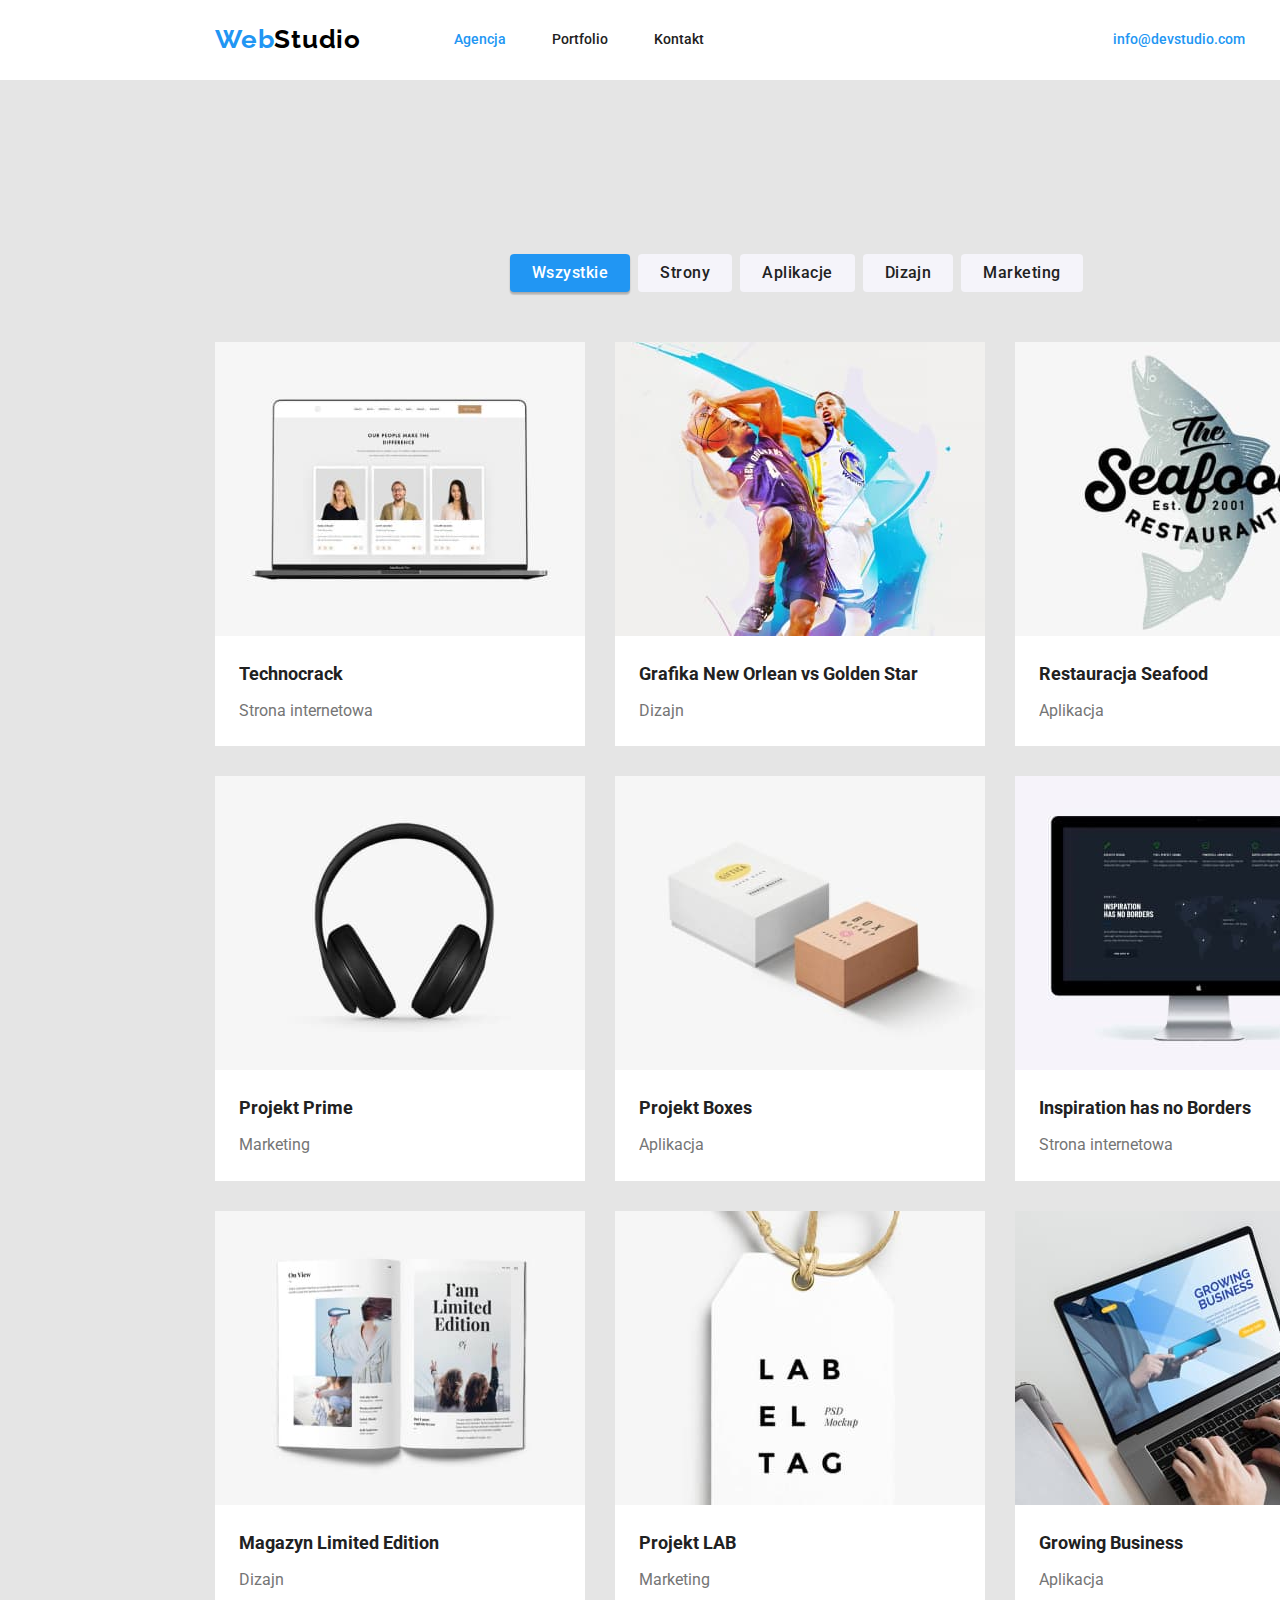
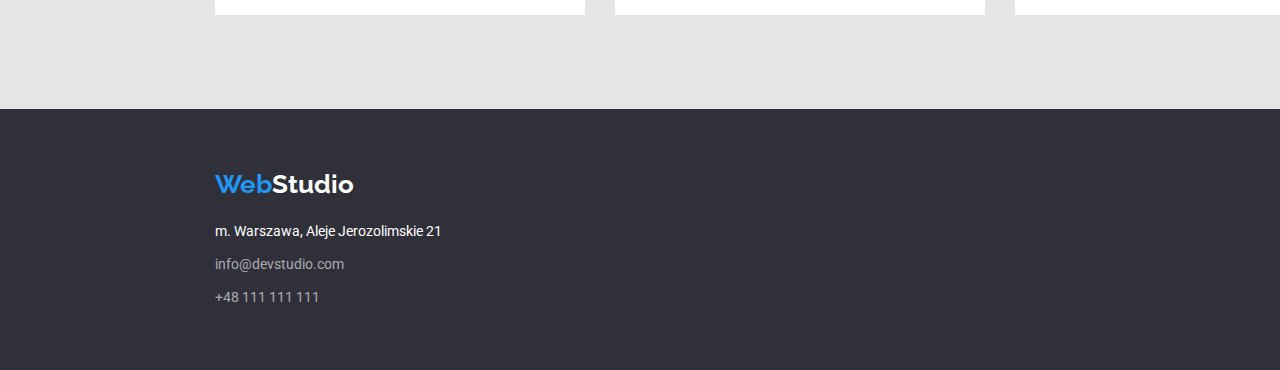
==== portfolio.html @ 22f25082 "Homework 3" ====
<!DOCTYPE html>
<html lang="pl">
  <head>
    <meta charset="UTF-8" />
    <meta http-equiv="X-UA-Compatible" content="IE=edge" />
    <meta name="viewport" content="width=device-width, initial-scale=1.0" />
    <title>Portfolio</title>
    <link rel="preconnect" href="https://fonts.googleapis.com" />
    <link rel="preconnect" href="https://fonts.gstatic.com" crossorigin />
    <link
      href="https://fonts.googleapis.com/css2?family=Raleway:wght@700&family=Roboto:wght@400;500;700;900&display=swap"
      rel="stylesheet"
    />
    <link rel="stylesheet" href="./css/modern-normalize.min.css" />
    <link rel="stylesheet" href="./css/styles.css" />
  </head>
  <body>
    <header class="beginning">
      <div class="container header">
        <nav class="subpages">
          <ul class="navigation">
            <li class="navigation main-page">
              <a class="link" href="./index.html"
                ><span class="logo">Web</span>Studio</a
              >
            </li>
            <li class="navigation subpage-agency">
              <a class="link" href="./agencja">Agencja</a>
            </li>
            <li class="navigation subpage-portfolio">
              <a class="link" href="./portfolio.html">Portfolio</a>
            </li>
            <li class="navigation subpage-contact">
              <a class="link" href="./kontakt">Kontakt</a>
            </li>
          </ul>
        </nav>
        <ul class="contact">
          <li class="contact-mail">
            <a class="link" href="mailto:info@devstudio.com"
              >info@devstudio.com</a
            >
          </li>
          <li class="contact-phone">
            <a class="link" href="tel:+48111111111">+48 111 111 111</a>
          </li>
        </ul>
      </div>
    </header>
    <main class="portfolio-content">
      <div class="buttons">
        <div class="container">
          <ul class="portfolio-branch">
            <li>
              <button class="branch-item all-branch" type="button">
                Wszystkie
              </button>
            </li>
            <li><button class="branch-item" type="button">Strony</button></li>
            <li>
              <button class="branch-item" type="button">Aplikacje</button>
            </li>
            <li><button class="branch-item" type="button">Dizajn</button></li>
            <li>
              <button class="branch-item" type="button">Marketing</button>
            </li>
          </ul>
        </div>
      </div>
      <section class="products">
        <div class="container">
          <ul class="product-net">
            <li class="product-description">
              <img
                src="images/portfolio1.jpg"
                alt="Laptop z otwartą stroną internetową"
                width="370"
                height="294"
              />
              <div class="description">
                <h3 class="product-title">Technocrack</h3>
                <p class="product-type">Strona internetowa</p>
              </div>
            </li>
            <li class="product-description">
              <img
                src="images/portfolio2.jpg"
                alt="Dwóch koszykarzy walczących o piłkę"
                width="370"
                height="294"
              />
              <div class="description">
                <h3 class="product-title">Grafika New Orlean vs Golden Star</h3>
                <p class="product-type">Dizajn</p>
              </div>
            </li>
            <li class="product-description">
              <img
                src="images/portfolio3.jpg"
                alt="Logo restauracji"
                width="370"
                height="294"
              />
              <div class="description">
                <h3 class="product-title">Restauracja Seafood</h3>
                <p class="product-type">Aplikacja</p>
              </div>
            </li>
            <li class="product-description">
              <img
                src="images/portfolio4.jpg"
                alt="Słuchawki"
                width="370"
                height="294"
              />
              <div class="description">
                <h3 class="product-title">Projekt Prime</h3>
                <p class="product-type">Marketing</p>
              </div>
            </li>
            <li class="product-description">
              <img
                src="images/portfolio5.jpg"
                alt="Dwa pudełka w różnych formatach"
                width="370"
                height="294"
              />
              <div class="description">
                <h3 class="product-title">Projekt Boxes</h3>
                <p class="product-type">Aplikacja</p>
              </div>
            </li>
            <li class="product-description">
              <img
                src="images/portfolio6.jpg"
                alt="Monitor z prezentacją strony internetowej"
                width="370"
                height="294"
              />
              <div class="description">
                <h3 class="product-title">Inspiration has no Borders</h3>
                <p class="product-type">Strona internetowa</p>
              </div>
            </li>
            <li class="product-description">
              <img
                src="images/portfolio7.jpg"
                alt="Otwarty magazyn"
                width="370"
                height="294"
              />
              <div class="description">
                <h3 class="product-title">Magazyn Limited Edition</h3>
                <p class="product-type">Dizajn</p>
              </div>
            </li>
            <li class="product-description">
              <img
                src="images/portfolio8.jpg"
                alt="Projekt metki"
                width="370"
                height="294"
              />
              <div class="description">
                <h3 class="product-title">Projekt LAB</h3>
                <p class="product-type">Marketing</p>
              </div>
            </li>
            <li class="product-description">
              <img
                src="images/portfolio9.jpg"
                alt="Tworzenie aplikacji"
                width="370"
                height="294"
              />
              <div class="description">
                <h3 class="product-title">Growing Business</h3>
                <p class="product-type">Aplikacja</p>
              </div>
            </li>
          </ul>
        </div>
      </section>
    </main>
    <footer class="ending">
      <div class="container">
        <div class="contact-data">
          <a class="link-logo" href="./index.html"
            ><span class="logo">Web</span>Studio</a
          >
          <address class="contact-details">
            <p class="address">m. Warszawa, Aleje Jerozolimskie 21</p>
            <a class="link" href="mailto:info@devstudio.com"
              >info@devstudio.com</a
            >
            <a class="link" href="tel:+48111111111">+48 111 111 111</a>
          </address>
        </div>
      </div>
    </footer>
  </body>
</html>
---- css/styles.css ----
:root {
  --logo-color-first: #2196f3;
  --logo-color-second: #000000;
  --headline-color: #212121;
  --text-color: #757575;
  --dark-background-text-color: #ffffff;
  --header-background: #ffffff;
  --light-background: #e5e5e5;
  --team-background: #f5f4fa;
  --dark-background: #2f303a;
  --contact-details: rgba(255, 255, 255, 0.6);
  --branch-background-color: #eeeeee;
}

body {
  font-family: "Roboto", sans-serif;
  color: var(--text-color);
}

.container {
  width: 1200px;
  margin: 0 auto;
}

.beginning {
  width: 1600px;
}

.header {
  display: flex;
  justify-content: space-between;
}

ul {
  list-style-type: none;
  margin: 0 auto;
  padding: 0;
}

h1,
h2,
h3,
p {
  margin: 0 auto;
}

.subpages {
  padding-left: 15px;
  padding-top: 24px;
  padding-bottom: 25px;
}

.navigation {
  background-color: var(--header);
  display: flex;
  align-items: center;
}

.beginning .link {
  text-decoration: none;
  display: block;
}

.navigation.main-page .link {
  font-family: "Raleway", sans-serif;
  font-size: 26px;
  line-height: 1.2;
  font-weight: 700;
  letter-spacing: 0.03em;
  color: var(--logo-color-second);
  margin-right: 93px;
}

.logo {
  color: var(--logo-color-first);
}

.navigation.main-page .link:hover,
.navigation.main-page .link:focus {
  color: var(--logo-color-first);
}

.subpage-agency .link {
  font-size: 14px;
  line-height: 1.1;
  font-weight: 500;
  color: var(--logo-color-first);
}

.subpage-agency .link,
.subpage-portfolio .link {
  margin-right: 46px;
}
.subpage-agency .link:hover,
.subpage-agency .link:focus {
  color: var(--headline-color);
}

.subpage-portfolio .link,
.subpage-contact .link {
  font-size: 14px;
  line-height: 1.1;
  font-weight: 500;
  color: var(--headline-color);
}

.subpage-portfolio .link:hover,
.subpage-contact .link:hover,
.subpage-portfolio .link:focus,
.subpage-contact .link:focus {
  color: var(--logo-color-first);
}

.contact {
  background-color: var(--header-background);
  display: flex;
  justify-content: flex-end;
  align-items: center;
  margin: 0;
}

.contact .link {
  font-size: 14px;
  line-height: 1.1;
  font-weight: 500;
}

.contact-mail .link {
  color: var(--logo-color-first);
}

.contact-mail .link:hover,
.contact-mail .link:focus {
  color: var(--headline-color);
}

.contact-phone .link {
  text-decoration: none;
  color: var(--text-color);
  margin-left: 50px;
}

.contact-phone .link:hover,
.contact-phone .link:focus {
  color: var(--logo-color-first);
}

.slogan {
  background-color: var(--dark-background);
  width: 1600px;
}

.motto {
  padding: 200px 252px;
}
.main-headline {
  font-size: 44px;
  line-height: 1.4;
  font-weight: 900;
  letter-spacing: 0.06em;
  color: var(--dark-background-text-color);
  text-align: center;
}

.order-service {
  font-size: 16px;
  line-height: 1.9;
  font-weight: 700;
  color: var(--dark-background-text-color);
  background-color: var(--logo-color-first);
  border-radius: 4px;
  cursor: pointer;
  display: block;
  width: 200px;
  padding: 10px 41px 10px 42px;
  margin: 30px auto 0;
}

.order-service:hover,
.order-service:focus {
  color: var(--logo-color-second);
}

.lorem-ipsum,
.coverage {
  background-color: var(--light-background);
}

.lorem-ipsum {
  width: 1600px;
}

.lorem {
  display: flex;
  justify-content: space-around;
  padding-top: 94px;
}

.coverage {
  width: 1600px;
}

.headline-lorem {
  font-size: 14px;
  line-height: 1.1;
  font-weight: 700;
  color: var(--headline-color);
  width: 270px;
  margin-bottom: 10px;
}

.text {
  font-size: 14px;
  line-height: 1.7;
  width: 270px;
}

.headline {
  font-size: 36px;
  line-height: 1.2;
  font-weight: 700;
  color: var(--headline-color);
  padding-top: 94px;
  text-align: center;
  margin-bottom: 50px;
}

.actions {
  display: flex;
  justify-content: space-around;
  padding-bottom: 94px;
}

.team {
  background-color: var(--team-background);
  width: 1600px;
  padding-bottom: 94px;
}

.people {
  display: flex;
  justify-content: space-around;
}

.team-member {
  background-color: var(--header-background);
  box-shadow: 0px 1px 3px rgba(0, 0, 0, 0.12), 0px 1px 1px rgba(0, 0, 0, 0.14),
    0px 2px 1px rgba(0, 0, 0, 0.2);
  border-radius: 0px 0px 4px 4px;
}

.name {
  font-size: 16px;
  line-height: 1.2;
  font-weight: 500;
  color: var(--headline-color);
  text-align: center;
  margin: 30px auto 10px;
}

.position {
  font-size: 16px;
  line-height: 1.2;
  text-align: center;
  padding-bottom: 30px;
}

.ending {
  background-color: var(--dark-background);
  width: 1600px;
}

.ending .link,
.link-logo {
  text-decoration: none;
}

.link-logo {
  font-family: "Raleway", sans-serif;
  font-size: 26px;
  line-height: 1.2;
  font-weight: 700;
  color: var(--dark-background-text-color);
}

.ending .link:hover,
.ending .link:focus {
  color: var(--logo-color-first);
}

.address {
  font-size: 14px;
  line-height: 1.7;
  color: var(--dark-background-text-color);
}

.contact-details {
  font-style: normal;
}

.contact-data {
  padding-block: 60px;
  padding-left: 15px;
}

.link-logo {
  display: block;
  margin-bottom: 20px;
}

.contact-details .link {
  font-size: 14px;
  line-height: 1.7;
  color: var(--contact-details);
  display: block;
  margin-top: 9px;
}

.portfolio-content {
  background-color: var(--light-background);
  width: 1600px;
}

.buttons {
  width: 1600px;
}

.portfolio-branch {
  display: flex;
  padding: 174px 318px 50px 310px;
}

.branch-item {
  margin-left: 8px;
}

.branch-item {
  font-size: 16px;
  line-height: 1.6;
  font-weight: 500;
  color: var(--headline-color);
  background-color: var(--team-background);
  cursor: pointer;
  display: block;
  padding: 6px 22px;
  text-align: center;
  letter-spacing: 0.03em;
  border-radius: 4px;
  border: transparent;
}

.branch-item:hover,
.branch-item:focus {
  color: var(--logo-color-first);
}

.branch-item.all-branch {
  color: var(--dark-background-text-color);
  background-color: var(--logo-color-first);
  box-shadow: 0px 3px 1px rgba(0, 0, 0, 0.1), 0px 1px 2px rgba(0, 0, 0, 0.08),
    0px 2px 2px rgba(0, 0, 0, 0.12);
  border-radius: 4px;
  margin-left: 0;
}

.branch-item.all-branch:hover,
.branch-item.all-branch:focus {
  color: var(--headline-color);
}

.products {
  width: 1600px;
}

.product-description {
  background-color: var(--branch-background-color);
}

.product-description img {
  display: block;
}

.description {
  background-color: var(--header-background);
  margin: 0;
}

.product-title {
  font-size: 18px;
  line-height: 2;
  font-weight: 700;
  color: var(--headline-color);
  padding-top: 20px;
  padding-left: 24px;
  margin-bottom: 4px;
}

.product-type {
  font-size: 16px;
  line-height: 1.9;
  padding-bottom: 20px;
  padding-left: 24px;
}

.product-net {
  display: flex;
  flex-wrap: wrap;
  gap: 30px;
  padding: 0;
  margin: 0;
  flex-basis: calc((100%-60px) / 3);
  align-content: space-around;
  padding-left: 15px;
  padding-bottom: 94px;
}
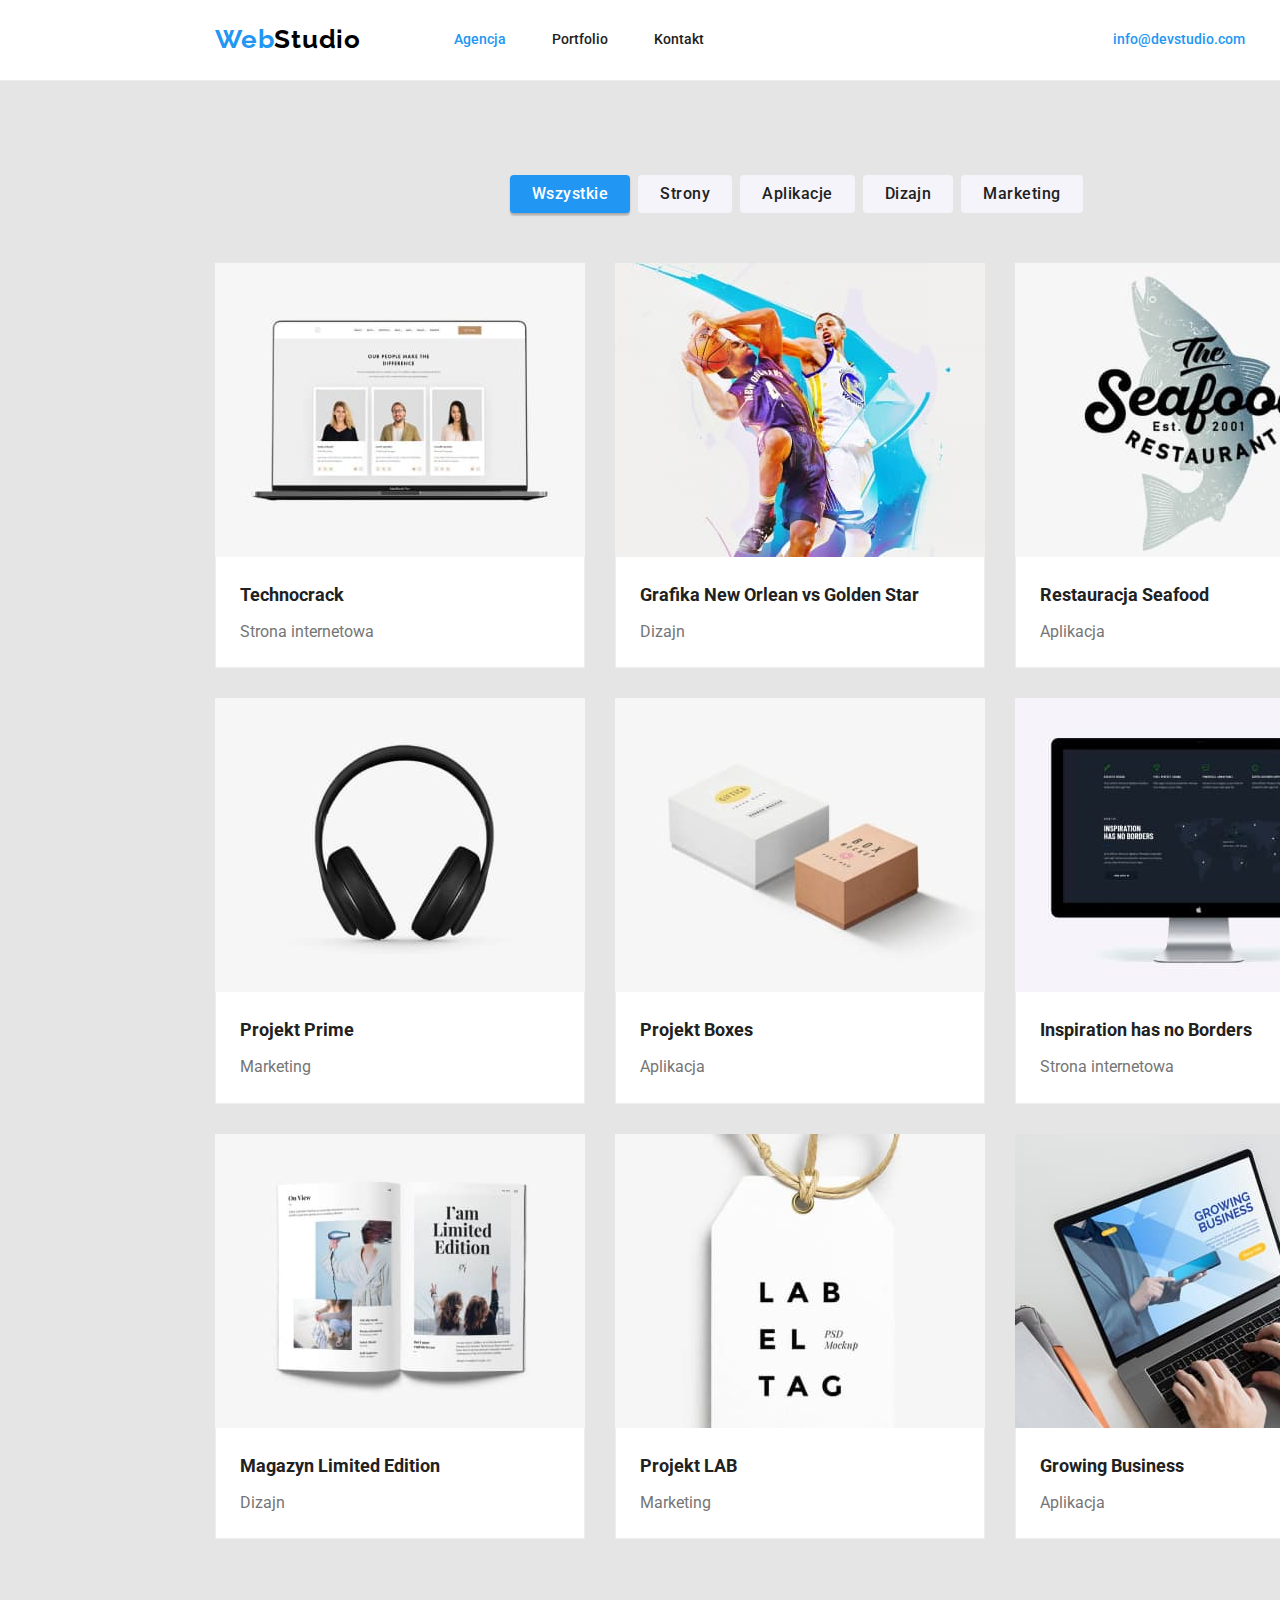
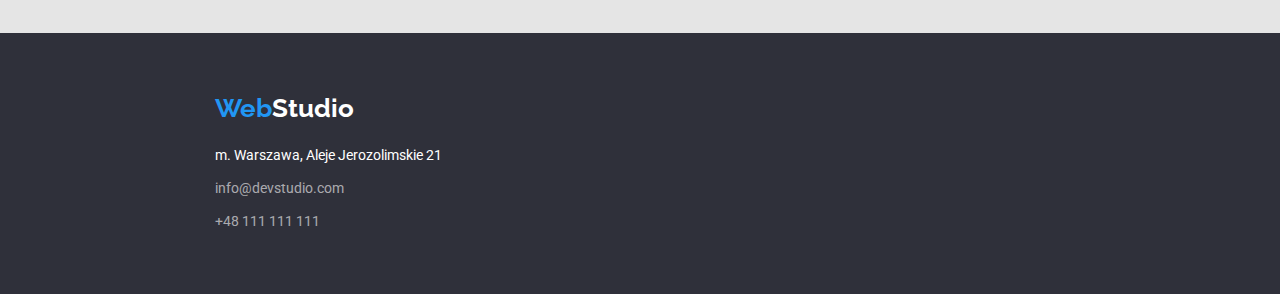
==== commit 250fcb0d: "B15 repaired" ====
--- a/portfolio.html
+++ b/portfolio.html
@@ -48,7 +48,7 @@
       </div>
     </header>
     <main class="portfolio-content">
-      <div class="buttons">
+      <div class="section buttons">
         <div class="container">
           <ul class="portfolio-branch">
             <li>
@@ -67,7 +67,7 @@
           </ul>
         </div>
       </div>
-      <section class="products">
+      <section class="section products">
         <div class="container">
           <ul class="product-net">
             <li class="product-description">
--- a/css/styles.css
+++ b/css/styles.css
@@ -24,6 +24,9 @@
 
 .beginning {
   width: 1600px;
+  border-bottom-width: 1px;
+  border-bottom-style: solid;
+  border-bottom-color: #ececec;
 }
 
 .header {
@@ -181,6 +184,10 @@
   color: var(--logo-color-second);
 }
 
+.section {
+  padding-block: 94px;
+}
+
 .lorem-ipsum,
 .coverage {
   background-color: var(--light-background);
@@ -188,12 +195,12 @@
 
 .lorem-ipsum {
   width: 1600px;
+  padding-bottom: 0;
 }
 
 .lorem {
   display: flex;
   justify-content: space-around;
-  padding-top: 94px;
 }
 
 .coverage {
@@ -220,7 +227,6 @@
   line-height: 1.2;
   font-weight: 700;
   color: var(--headline-color);
-  padding-top: 94px;
   text-align: center;
   margin-bottom: 50px;
 }
@@ -228,7 +234,6 @@
 .actions {
   display: flex;
   justify-content: space-around;
-  padding-bottom: 94px;
 }
 
 .team {
@@ -323,11 +328,12 @@
 
 .buttons {
   width: 1600px;
+  padding-bottom: 0;
 }
 
 .portfolio-branch {
   display: flex;
-  padding: 174px 318px 50px 310px;
+  padding: 0 318px 50px 310px;
 }
 
 .branch-item {
@@ -370,6 +376,7 @@
 
 .products {
   width: 1600px;
+  padding-top: 0;
 }
 
 .product-description {
@@ -383,6 +390,15 @@
 .description {
   background-color: var(--header-background);
   margin: 0;
+  border-left-width: 1px;
+  border-left-style: solid;
+  border-left-color: #eeeeee;
+  border-bottom-width: 1px;
+  border-bottom-style: solid;
+  border-bottom-color: #eeeeee;
+  border-right-width: 1px;
+  border-right-style: solid;
+  border-right-color: #eeeeee;
 }
 
 .product-title {
@@ -411,5 +427,4 @@
   flex-basis: calc((100%-60px) / 3);
   align-content: space-around;
   padding-left: 15px;
-  padding-bottom: 94px;
-}
+}
